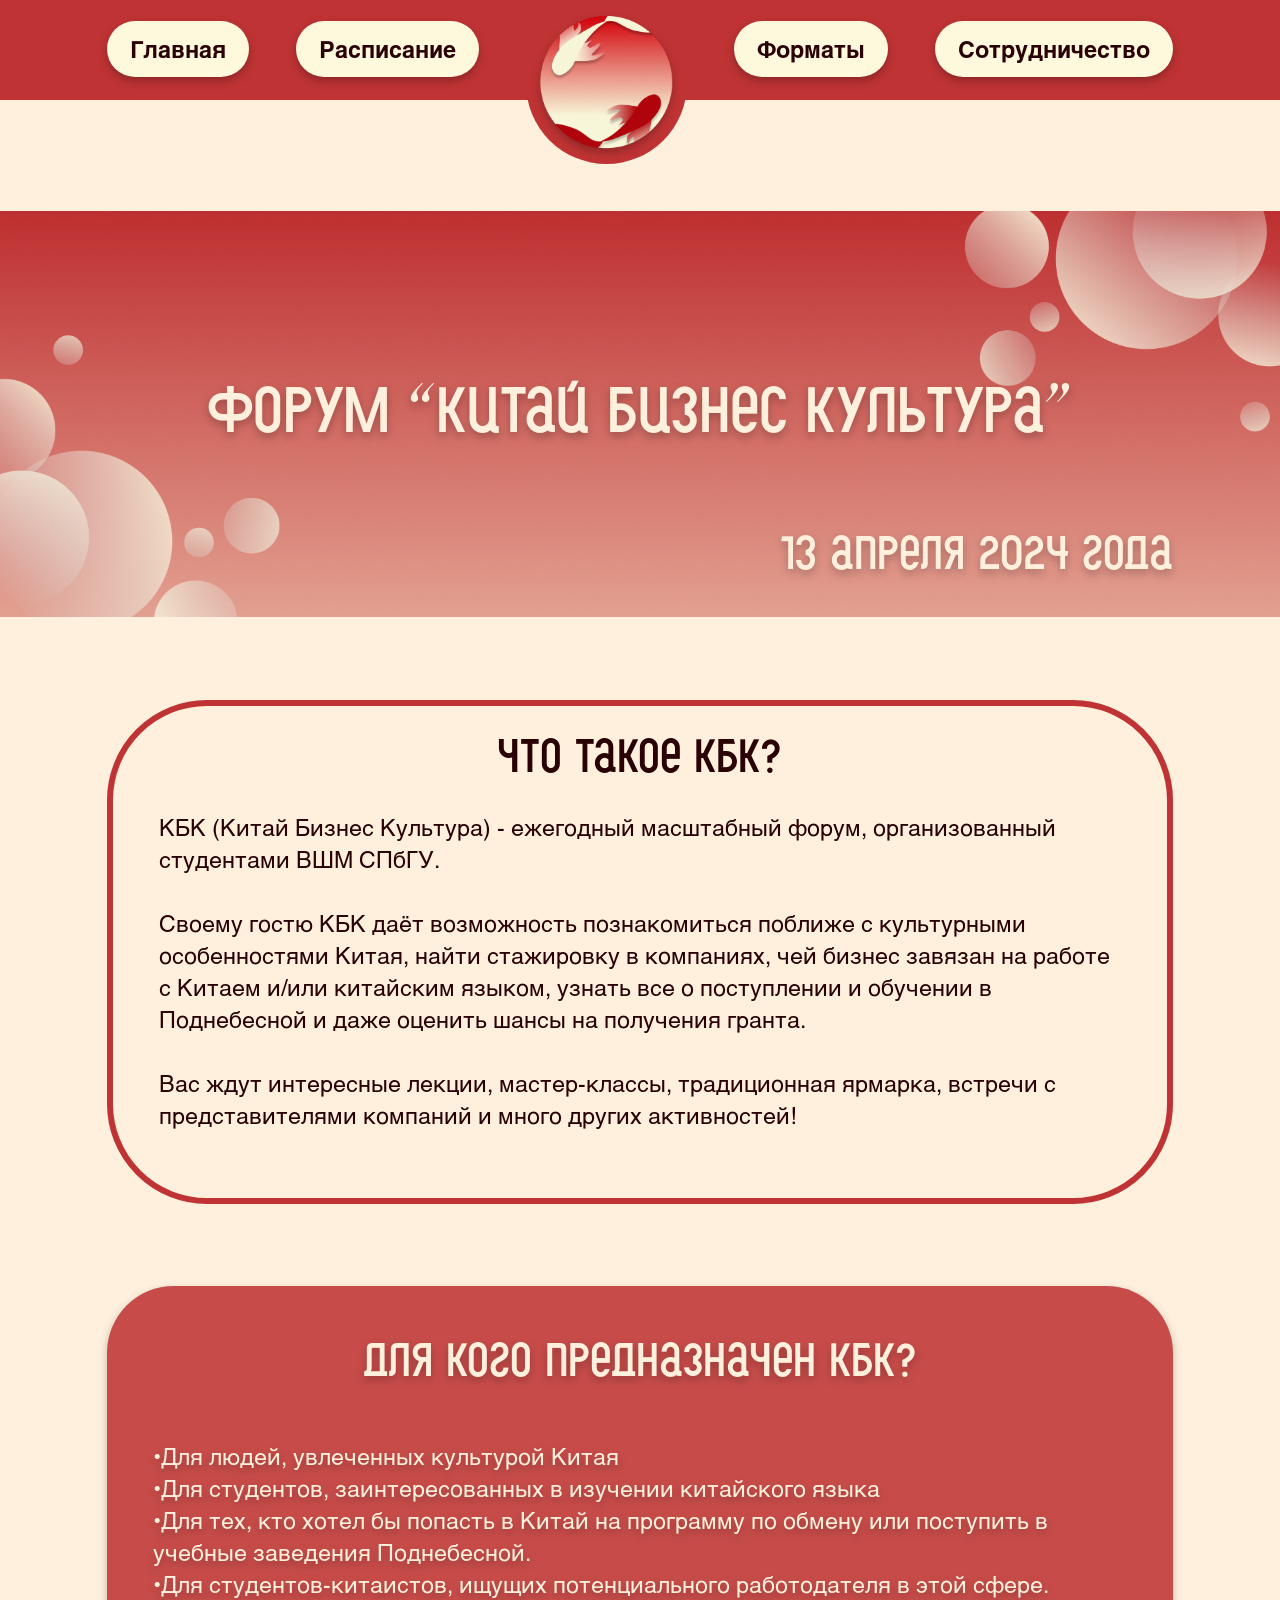
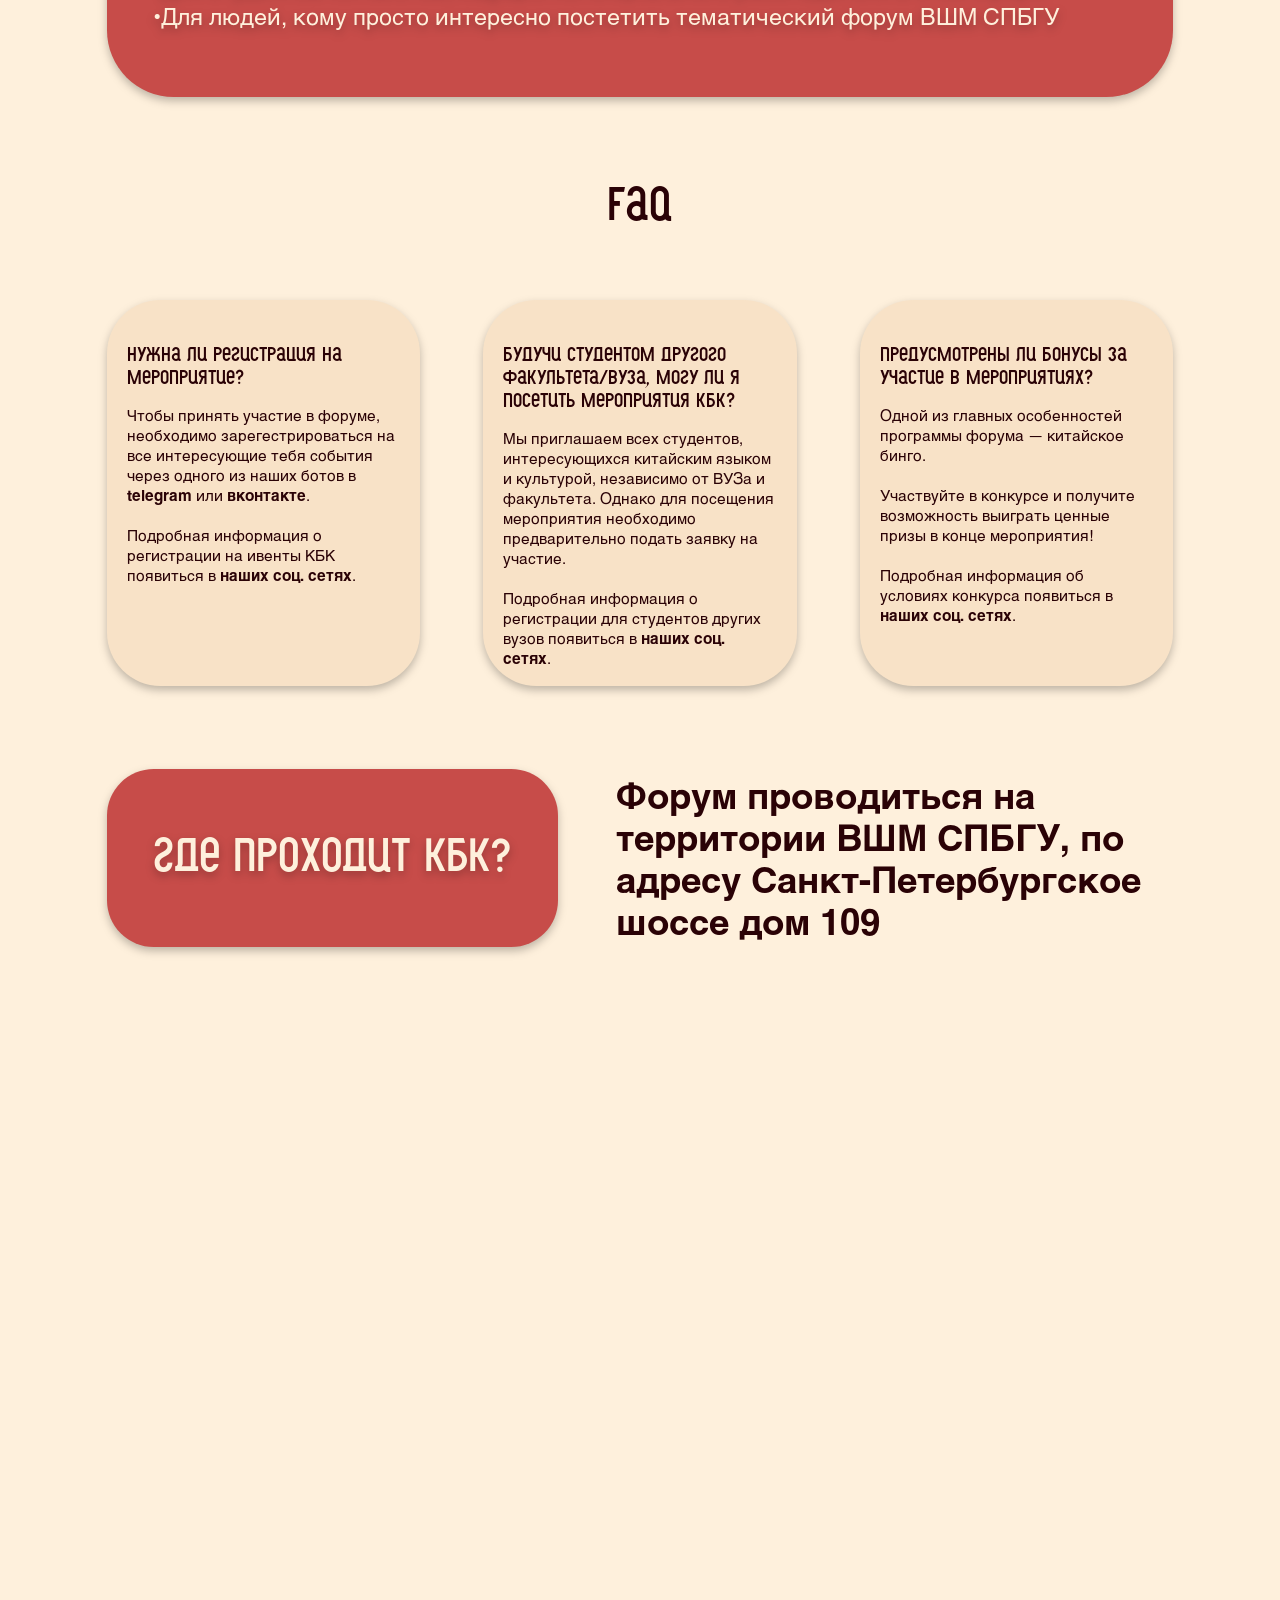
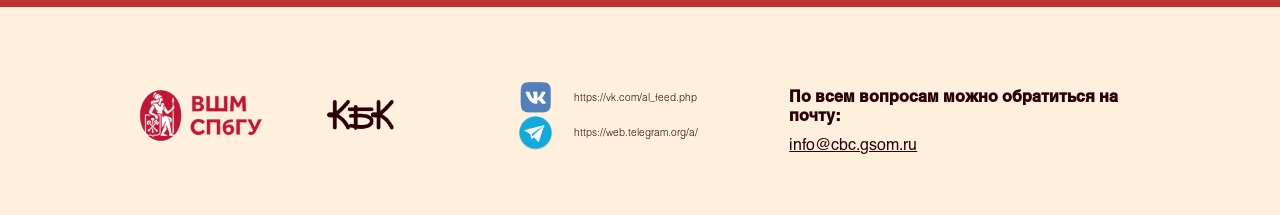
==== index.html @ 8bb80626 "Rename Main.html to index.html" ====
<!DOCTYPE html>
<html lang="ru">
<head>
    <meta charset="UTF-8">
    <meta name="viewport" content="width=device-width, initial-scale=1.0">
    <title>КБК | Главная</title>
    <link rel="stylesheet" type="text/css" href="css/normalize.css" />
    <link rel="stylesheet" type="text/css" href="css/Styles.css" />
    <link type="image/x-icon" href="image/favicon.ico" rel="shortcut icon">
    <link type="Image/x-icon" href="image/favicon.ico" rel="icon">
</head>
<body>
    <header>
        <section class="header">
            <a href="Main.html">Главная</a>
            <a href="#">Расписание</a>
            <div class="header_logo_image">
                <img src="image/logo.png">
            </div>
            <a href="Formats.html">Форматы</a>
            <a href="#">Сотрудничество</a>
        </section>
    </header>
    <section class="main_banner">
        <div class="content_main_banner">
            <h1>Форум “Китай Бизнес культура”</h1>
            <h2>13 апреля 2024 года</h2>
        </div>
    </section>
    <div class="main_wrapper">
        <section class="main_about_us">
            <h1>Что такое КБК?</h1>
            <p>КБК (Китай Бизнес Культура) - ежегодный масштабный форум, организованный студентами ВШМ СПбГУ.</br>
            <br>Своему гостю КБК даёт возможность познакомиться поближе с культурными особенностями Китая, найти стажировку в компаниях, чей бизнес завязан на работе с Китаем и/или китайским языком, узнать все о поступлении и обучении в Поднебесной и даже оценить шансы на получения гранта.</br>
            <br>Вас ждут интересные лекции, мастер-классы, традиционная ярмарка, встречи с представителями компаний и много других активностей!
            </p>
        </section>
        <section class="main_info">
            <h1>Для кого предназначен КБК?</h1>
            <p>•Для людей, увлеченных культурой Китая</br>
                •Для студентов, заинтересованных в изучении китайского языка</br>
                •Для тех, кто хотел бы попасть в Китай на программу по обмену или поступить в учебные заведения Поднебесной.</br>
                •Для студентов-китаистов, ищущих потенциального работодателя в этой сфере.</br>
                •Для людей, кому просто интересно постетить тематический форум ВШМ СПБГУ</br>
            </p>
        </section>
        <section class="faq">
            <h1>FAQ</h1>
            <div class="faq_set_blocks">
                <div class="faq_block">
                    <h2>Нужна ли регистрация на мероприятие?</h2>
                    <p>Чтобы принять участие в форуме, необходимо зарегестрироваться на все интересующие тебя события через одного из наших ботов в <a href="">telegram</a> или <a href="">вконтакте</a>.</br>
                        <br>Подробная информация о регистрации на ивенты КБК появиться в <a href="">наших соц. сетях</a>.
                    </p>
                </div>
                <div class="faq_block">
                    <h2>Будучи студентом другого факультета/вуза, могу ли я посетить мероприятия кбк?</h2>
                    <p>Мы приглашаем всех студентов, интересующихся китайским языком и культурой, независимо от ВУЗа и факультета. Однако для посещения мероприятия необходимо предварительно подать заявку на участие.</br>
                       <br>Подробная информация о регистрации для студентов других вузов появиться в <a href="">наших соц. сетях</a>.
                    </p>
                </div>
                <div class="faq_block">
                    <h2>Предусмотрены ли бонусы за участие в мероприятиях?</h2>
                    <p>Одной из главных особенностей  программы форума — китайское бинго.</br>
                        <br>Участвуйте в конкурсе и получите возможность выиграть ценные призы в конце мероприятия!</br>
                        <br>Подробная информация об условиях конкурса появиться в <a href="">наших соц. сетях</a>.
                    </p>
                </div>
            </div>
        </section>
        <section class="faq_contacts">
            <div class="faq_contacts_text">
                <div class="faq_contacts_text_h">
                    <h1>Где проходит кбк?</h1>
                </div>
                <p>Форум проводиться на территории ВШМ СПБГУ, по адресу Санкт-Петербургское шоссе дом 109</p>
            </div>
            <div class="faq_contacts_map">
                <iframe src="https://yandex.ru/map-widget/v1/?um=constructor%3A29a223f2e7622d9aa05f6953feddacaf9f56b730171c51b52c9e523ab6ccb413&amp;source=constructor" frameborder="0"></iframe>
            </div>
        </section>
    </div>
    <footer>
        <hr class="footer_line">
        <section class="footer">
            <div class="footer_org_logo">
                <img src="image/gsom_spbu.png" class="footer_gsom">
                <img src="image/Cbc.png" class="footer_cbc">
            </div>
            <div class="footer_social_media">
                <a href="" class="block_footer_social_media">
                    <img src="image/vk.png">
                    <p>https://vk.com/al_feed.php</p>
                </a>
                <a href="" class="block_footer_social_media">
                    <img src="image/tg.png">
                    <p>https://web.telegram.org/a/</p>
                </a>
            </div>
            <div class="footer_contact_details">
                <h1 class="footer_title">По всем вопросам можно обратиться на почту:</h1>
                <a href="mailto:info@cbc.gsom.ru"  class="footer_text">info@cbc.gsom.ru</a>
            </div>
        </section>
    </footer>
</body>
</html>
---- css/Styles.css ----
@import url('header.css'); 
@import url('fonts.css');
@import url('formats.css'); 
@import url('footer.css');
@import url('main.css');
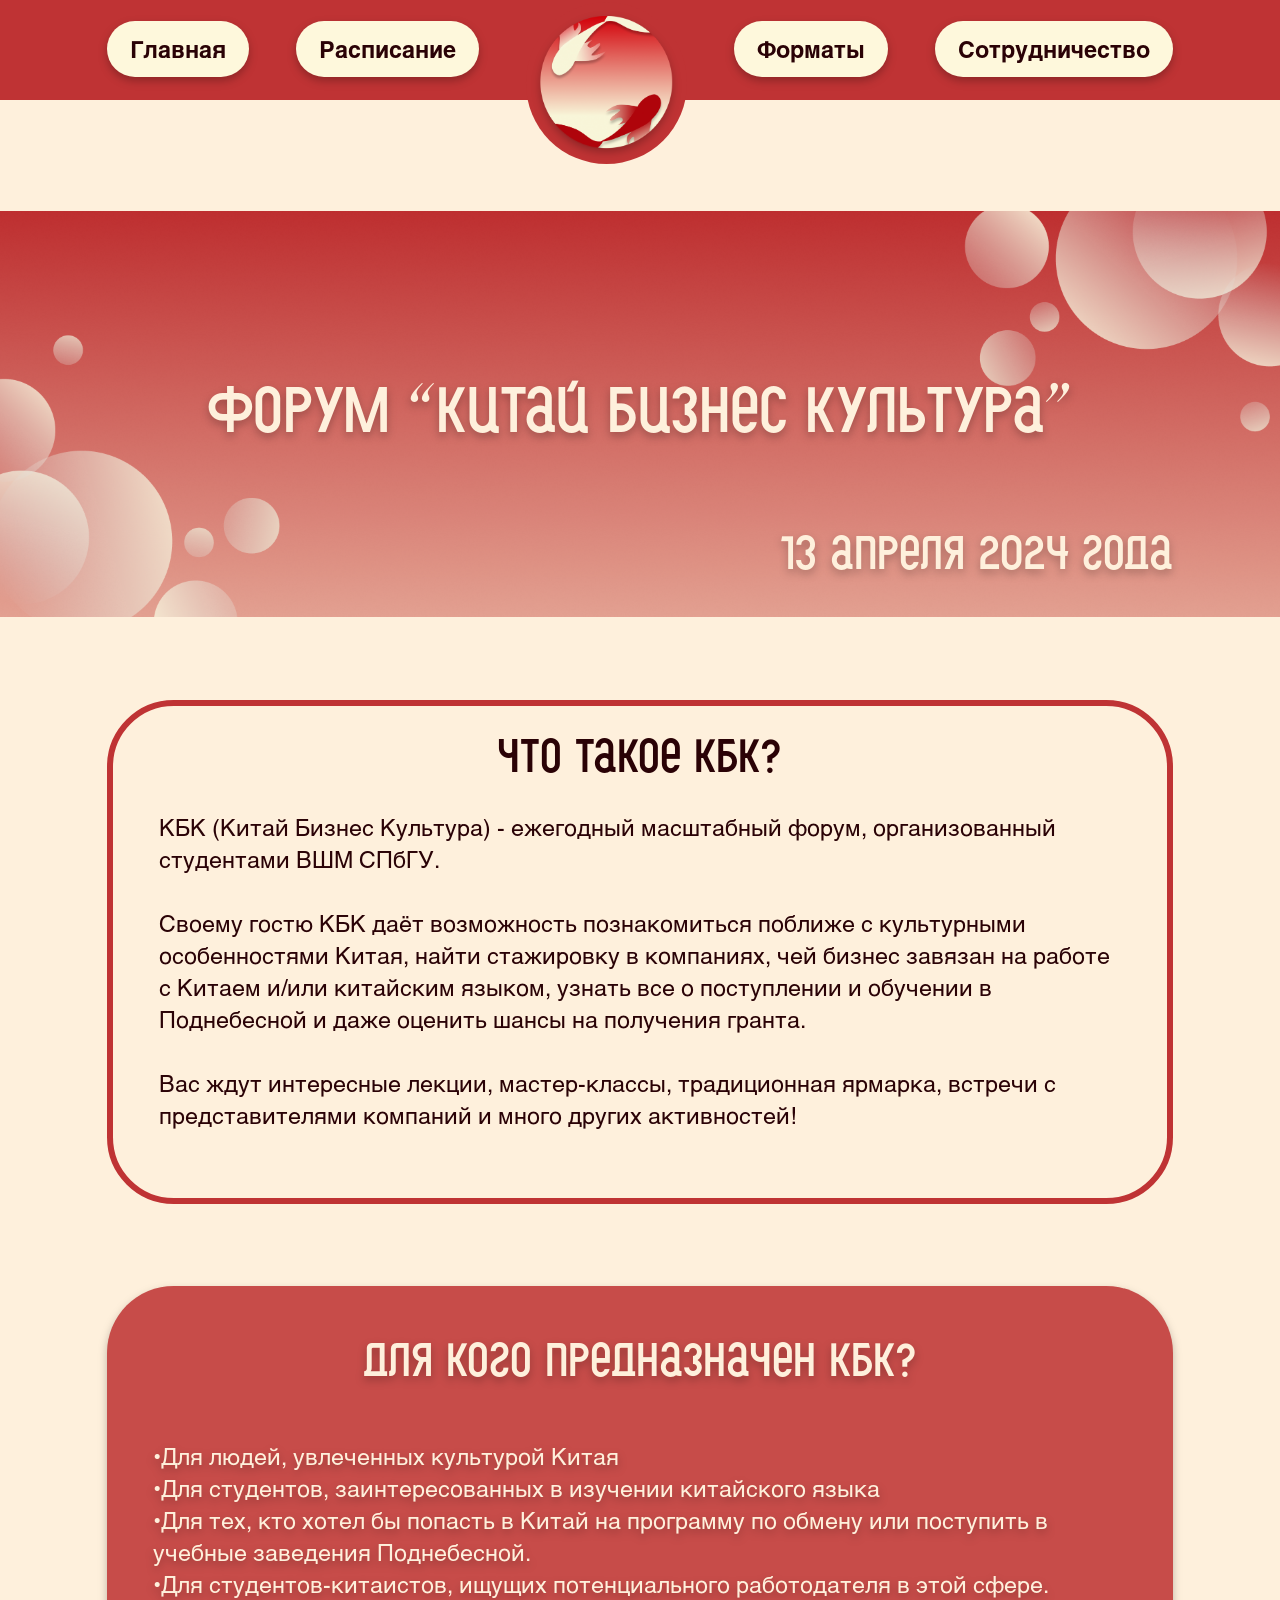
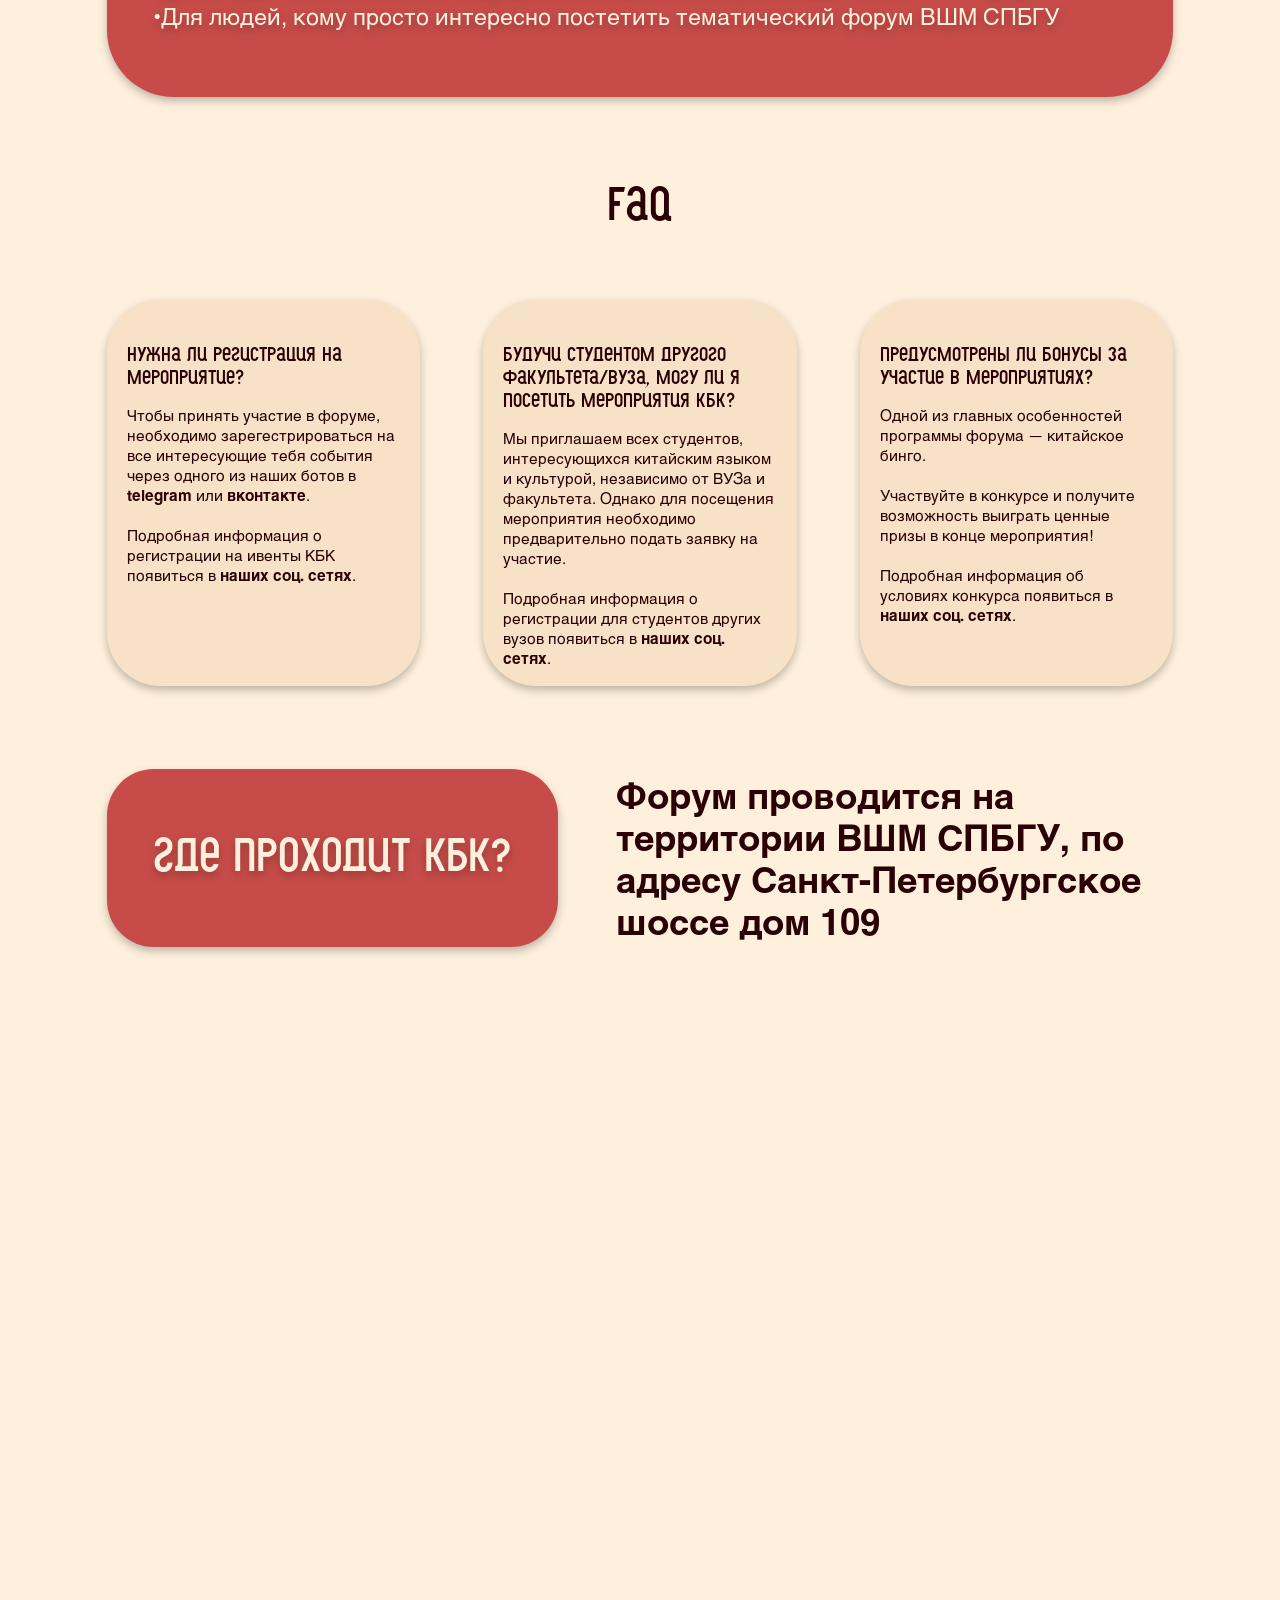
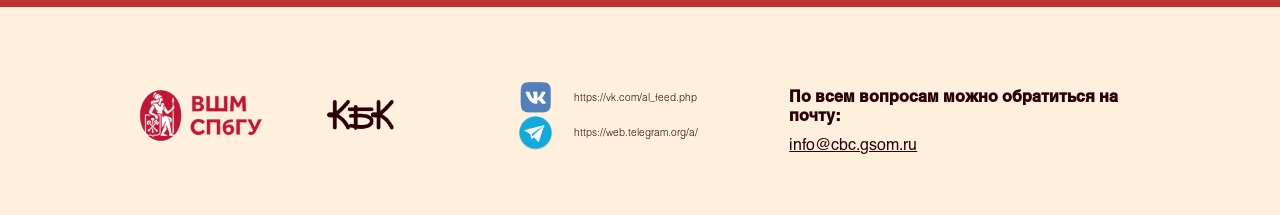
==== commit 794d8b6b: "fixed orfograf error (проводится)" ====
--- a/index.html
+++ b/index.html
@@ -12,7 +12,7 @@
 <body>
     <header>
         <section class="header">
-            <a href="Main.html">Главная</a>
+            <a href="index.html">Главная</a>
             <a href="#">Расписание</a>
             <div class="header_logo_image">
                 <img src="image/logo.png">
@@ -73,7 +73,7 @@
                 <div class="faq_contacts_text_h">
                     <h1>Где проходит кбк?</h1>
                 </div>
-                <p>Форум проводиться на территории ВШМ СПБГУ, по адресу Санкт-Петербургское шоссе дом 109</p>
+                <p>Форум проводится на территории ВШМ СПБГУ, по адресу Санкт-Петербургское шоссе дом 109</p>
             </div>
             <div class="faq_contacts_map">
                 <iframe src="https://yandex.ru/map-widget/v1/?um=constructor%3A29a223f2e7622d9aa05f6953feddacaf9f56b730171c51b52c9e523ab6ccb413&amp;source=constructor" frameborder="0"></iframe>
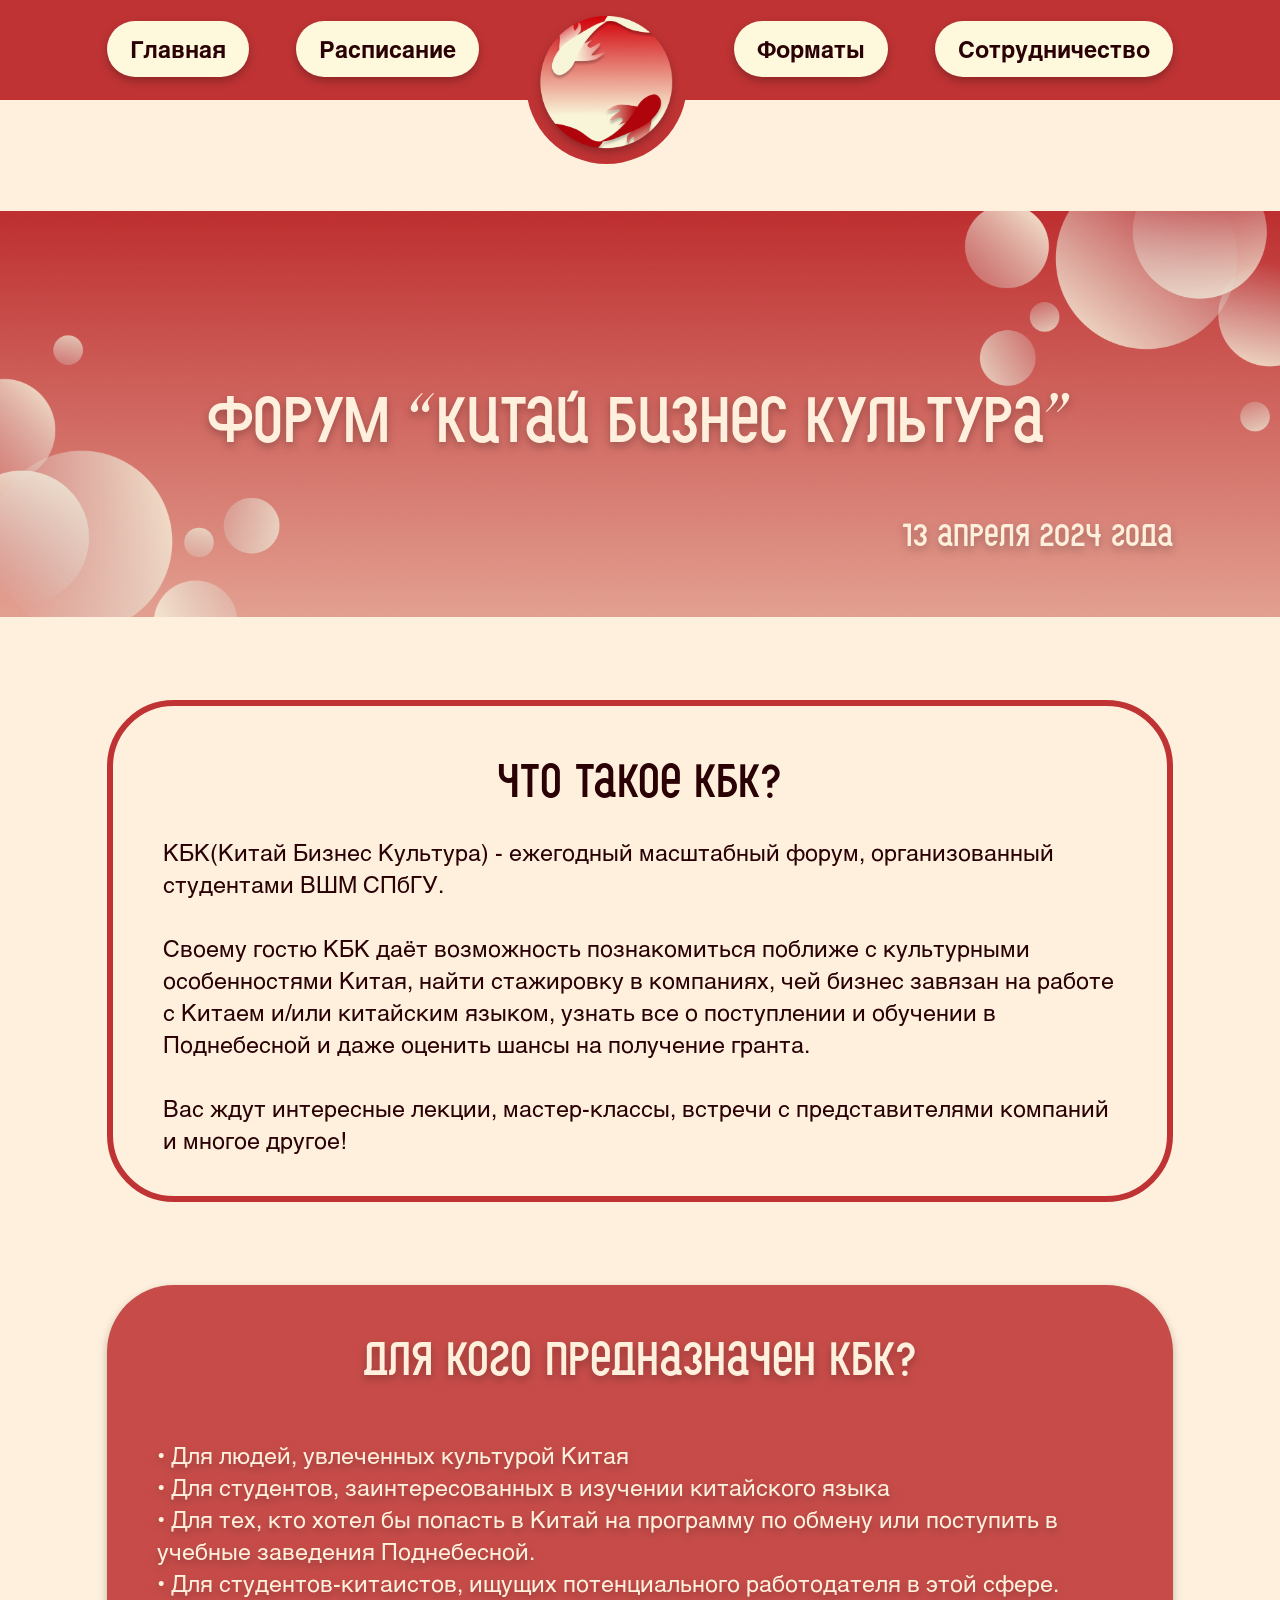
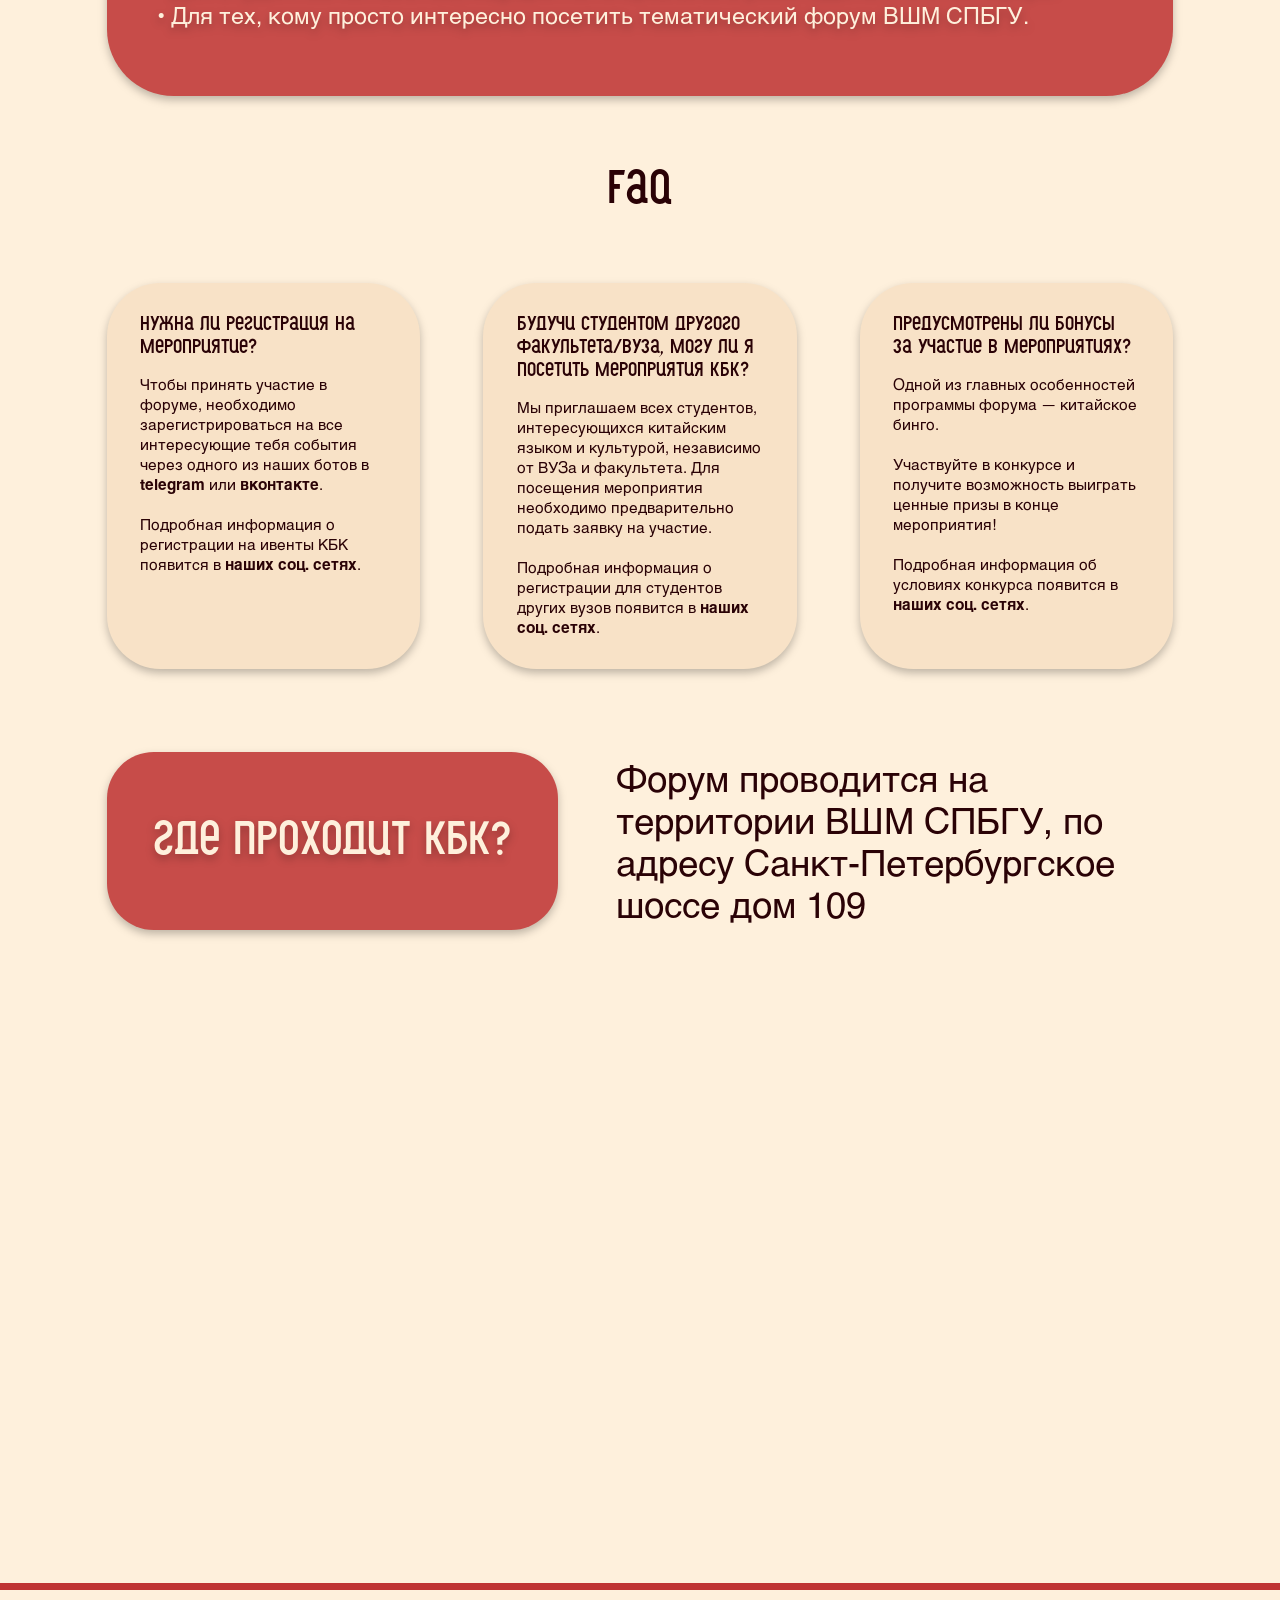
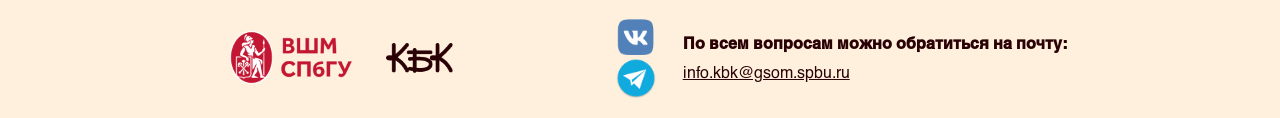
==== commit 522cca07: "09.03.2023 Changes FIGMA -change positon header -change banner -little fix and change text about_us " ====
--- a/index.html
+++ b/index.html
@@ -30,18 +30,18 @@
     <div class="main_wrapper">
         <section class="main_about_us">
             <h1>Что такое КБК?</h1>
-            <p>КБК (Китай Бизнес Культура) - ежегодный масштабный форум, организованный студентами ВШМ СПбГУ.</br>
-            <br>Своему гостю КБК даёт возможность познакомиться поближе с культурными особенностями Китая, найти стажировку в компаниях, чей бизнес завязан на работе с Китаем и/или китайским языком, узнать все о поступлении и обучении в Поднебесной и даже оценить шансы на получения гранта.</br>
-            <br>Вас ждут интересные лекции, мастер-классы, традиционная ярмарка, встречи с представителями компаний и много других активностей!
+            <p>КБК(Китай Бизнес Культура) - ежегодный масштабный форум, организованный студентами ВШМ СПбГУ. </br>
+            <br>Своему гостю КБК даёт возможность познакомиться поближе с культурными особенностями Китая, найти стажировку в компаниях, чей бизнес завязан на работе с Китаем и/или китайским языком, узнать все о поступлении и обучении в Поднебесной и даже оценить шансы на получение гранта.</br>
+            <br>Вас ждут интересные лекции, мастер-классы, встречи с представителями компаний и многое другое!
             </p>
         </section>
         <section class="main_info">
             <h1>Для кого предназначен КБК?</h1>
-            <p>•Для людей, увлеченных культурой Китая</br>
-                •Для студентов, заинтересованных в изучении китайского языка</br>
-                •Для тех, кто хотел бы попасть в Китай на программу по обмену или поступить в учебные заведения Поднебесной.</br>
-                •Для студентов-китаистов, ищущих потенциального работодателя в этой сфере.</br>
-                •Для людей, кому просто интересно постетить тематический форум ВШМ СПБГУ</br>
+            <p>• Для людей, увлеченных культурой Китая</br>
+                • Для студентов, заинтересованных в изучении китайского языка</br>
+                • Для тех, кто хотел бы попасть в Китай на программу по обмену или поступить в учебные заведения Поднебесной.</br>
+                • Для студентов-китаистов, ищущих потенциального работодателя в этой сфере.</br>
+                • Для тех, кому просто интересно посетить тематический форум ВШМ СПБГУ.</br>
             </p>
         </section>
         <section class="faq">
@@ -49,21 +49,21 @@
             <div class="faq_set_blocks">
                 <div class="faq_block">
                     <h2>Нужна ли регистрация на мероприятие?</h2>
-                    <p>Чтобы принять участие в форуме, необходимо зарегестрироваться на все интересующие тебя события через одного из наших ботов в <a href="">telegram</a> или <a href="">вконтакте</a>.</br>
-                        <br>Подробная информация о регистрации на ивенты КБК появиться в <a href="">наших соц. сетях</a>.
+                    <p>Чтобы принять участие в форуме, необходимо зарегистрироваться на все интересующие тебя события через одного из наших ботов в <a href="">telegram</a> или <a href="">вконтакте</a>.</br>
+                        <br>Подробная информация о регистрации на ивенты КБК появится в <a href="">наших соц. сетях</a>.
                     </p>
                 </div>
                 <div class="faq_block">
                     <h2>Будучи студентом другого факультета/вуза, могу ли я посетить мероприятия кбк?</h2>
-                    <p>Мы приглашаем всех студентов, интересующихся китайским языком и культурой, независимо от ВУЗа и факультета. Однако для посещения мероприятия необходимо предварительно подать заявку на участие.</br>
-                       <br>Подробная информация о регистрации для студентов других вузов появиться в <a href="">наших соц. сетях</a>.
+                    <p>Мы приглашаем всех студентов, интересующихся китайским языком и культурой, независимо от ВУЗа и факультета. Для посещения мероприятия необходимо предварительно подать заявку на участие.</br>
+                       <br>Подробная информация о регистрации для студентов других вузов появится в <a href="">наших соц. сетях</a>.
                     </p>
                 </div>
                 <div class="faq_block">
                     <h2>Предусмотрены ли бонусы за участие в мероприятиях?</h2>
                     <p>Одной из главных особенностей  программы форума — китайское бинго.</br>
                         <br>Участвуйте в конкурсе и получите возможность выиграть ценные призы в конце мероприятия!</br>
-                        <br>Подробная информация об условиях конкурса появиться в <a href="">наших соц. сетях</a>.
+                        <br>Подробная информация об условиях конкурса появится в <a href="">наших соц. сетях</a>.
                     </p>
                 </div>
             </div>
@@ -90,16 +90,14 @@
             <div class="footer_social_media">
                 <a href="" class="block_footer_social_media">
                     <img src="image/vk.png">
-                    <p>https://vk.com/al_feed.php</p>
                 </a>
                 <a href="" class="block_footer_social_media">
                     <img src="image/tg.png">
-                    <p>https://web.telegram.org/a/</p>
                 </a>
             </div>
             <div class="footer_contact_details">
                 <h1 class="footer_title">По всем вопросам можно обратиться на почту:</h1>
-                <a href="mailto:info@cbc.gsom.ru"  class="footer_text">info@cbc.gsom.ru</a>
+                <a href="mailto:info@cbc.gsom.ru"  class="footer_text">info.kbk@gsom.spbu.ru</a>
             </div>
         </section>
     </footer>
